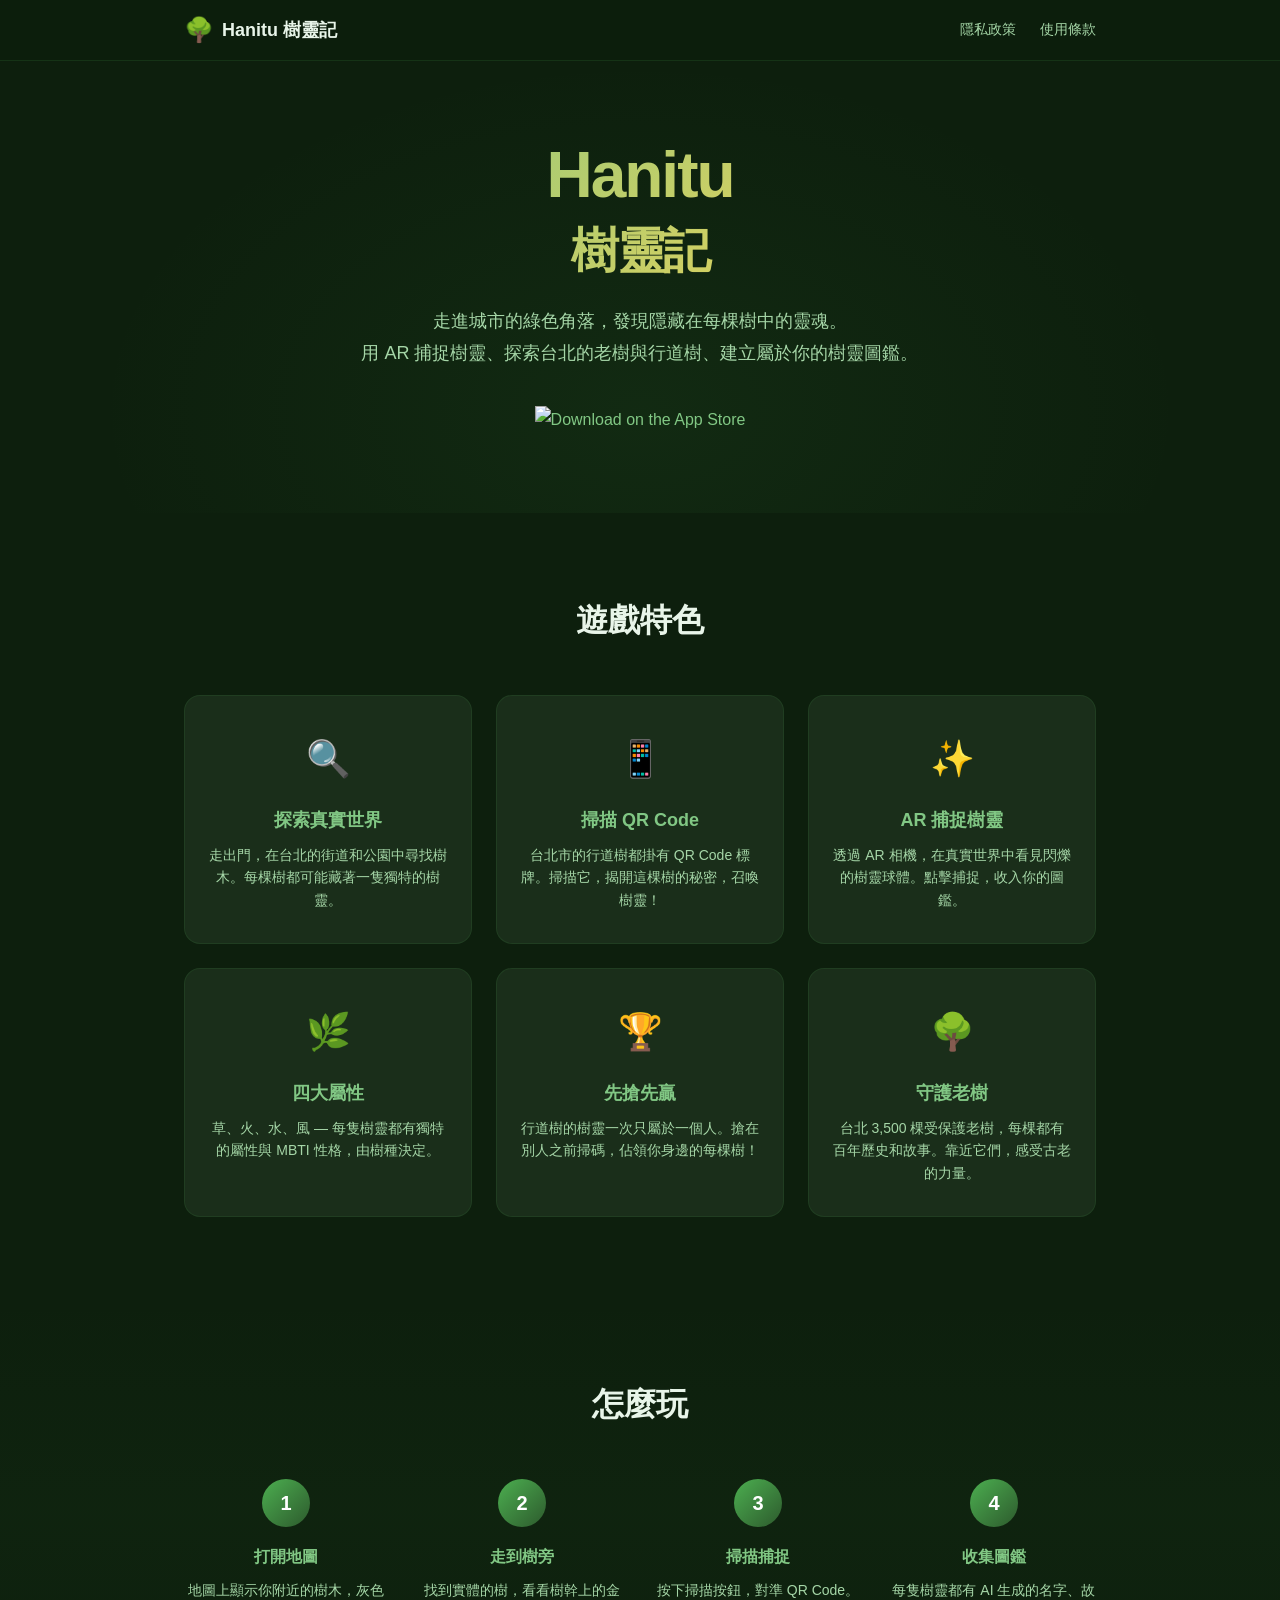
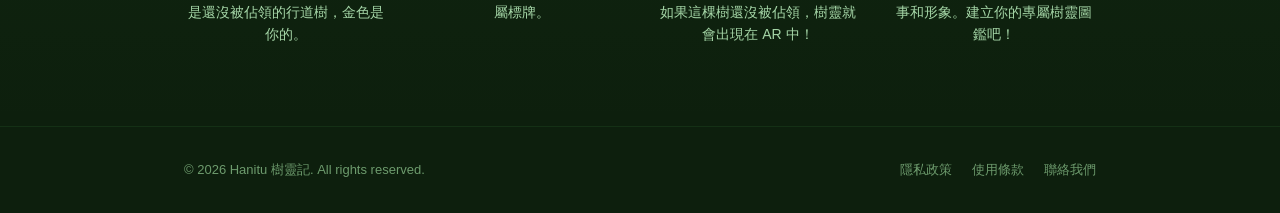
==== index.html @ f65e3772 "feat: initial website — homepage, privacy policy, terms of service Co-Authored-By: Claude Opus 4.6 (" ====
<!DOCTYPE html>
<html lang="zh-Hant">
<head>
    <meta charset="UTF-8">
    <meta name="viewport" content="width=device-width, initial-scale=1.0">
    <title>Hanitu 樹靈記 — 探索城市裡的樹靈</title>
    <meta name="description" content="Hanitu 樹靈記是一款結合 AR 與實地探索的手機遊戲，在台北街頭尋找樹木、捕捉樹靈、建立你的收藏。">
    <link rel="stylesheet" href="style.css">
    <link rel="icon" type="image/png" href="favicon.png">
</head>
<body>
    <nav class="navbar">
        <div class="container nav-content">
            <a href="index.html" class="logo">
                <span class="logo-icon">🌳</span>
                <span class="logo-text">Hanitu 樹靈記</span>
            </a>
            <div class="nav-links">
                <a href="privacy.html">隱私政策</a>
                <a href="terms.html">使用條款</a>
            </div>
        </div>
    </nav>

    <section class="hero">
        <div class="container">
            <div class="hero-content">
                <h1>Hanitu<br><span class="hero-subtitle">樹靈記</span></h1>
                <p class="hero-desc">走進城市的綠色角落，發現隱藏在每棵樹中的靈魂。<br>用 AR 捕捉樹靈、探索台北的老樹與行道樹、建立屬於你的樹靈圖鑑。</p>
                <a href="#" class="btn-download">
                    <img src="appstore-badge.svg" alt="Download on the App Store" class="appstore-badge">
                </a>
            </div>
        </div>
    </section>

    <section class="features">
        <div class="container">
            <h2>遊戲特色</h2>
            <div class="feature-grid">
                <div class="feature-card">
                    <div class="feature-icon">🔍</div>
                    <h3>探索真實世界</h3>
                    <p>走出門，在台北的街道和公園中尋找樹木。每棵樹都可能藏著一隻獨特的樹靈。</p>
                </div>
                <div class="feature-card">
                    <div class="feature-icon">📱</div>
                    <h3>掃描 QR Code</h3>
                    <p>台北市的行道樹都掛有 QR Code 標牌。掃描它，揭開這棵樹的秘密，召喚樹靈！</p>
                </div>
                <div class="feature-card">
                    <div class="feature-icon">✨</div>
                    <h3>AR 捕捉樹靈</h3>
                    <p>透過 AR 相機，在真實世界中看見閃爍的樹靈球體。點擊捕捉，收入你的圖鑑。</p>
                </div>
                <div class="feature-card">
                    <div class="feature-icon">🌿</div>
                    <h3>四大屬性</h3>
                    <p>草、火、水、風 — 每隻樹靈都有獨特的屬性與 MBTI 性格，由樹種決定。</p>
                </div>
                <div class="feature-card">
                    <div class="feature-icon">🏆</div>
                    <h3>先搶先贏</h3>
                    <p>行道樹的樹靈一次只屬於一個人。搶在別人之前掃碼，佔領你身邊的每棵樹！</p>
                </div>
                <div class="feature-card">
                    <div class="feature-icon">🌳</div>
                    <h3>守護老樹</h3>
                    <p>台北 3,500 棵受保護老樹，每棵都有百年歷史和故事。靠近它們，感受古老的力量。</p>
                </div>
            </div>
        </div>
    </section>

    <section class="how-it-works">
        <div class="container">
            <h2>怎麼玩</h2>
            <div class="steps">
                <div class="step">
                    <div class="step-number">1</div>
                    <h3>打開地圖</h3>
                    <p>地圖上顯示你附近的樹木，灰色是還沒被佔領的行道樹，金色是你的。</p>
                </div>
                <div class="step">
                    <div class="step-number">2</div>
                    <h3>走到樹旁</h3>
                    <p>找到實體的樹，看看樹幹上的金屬標牌。</p>
                </div>
                <div class="step">
                    <div class="step-number">3</div>
                    <h3>掃描捕捉</h3>
                    <p>按下掃描按鈕，對準 QR Code。如果這棵樹還沒被佔領，樹靈就會出現在 AR 中！</p>
                </div>
                <div class="step">
                    <div class="step-number">4</div>
                    <h3>收集圖鑑</h3>
                    <p>每隻樹靈都有 AI 生成的名字、故事和形象。建立你的專屬樹靈圖鑑吧！</p>
                </div>
            </div>
        </div>
    </section>

    <footer>
        <div class="container footer-content">
            <p>&copy; 2026 Hanitu 樹靈記. All rights reserved.</p>
            <div class="footer-links">
                <a href="privacy.html">隱私政策</a>
                <a href="terms.html">使用條款</a>
                <a href="mailto:danny80916kimo@gmail.com">聯絡我們</a>
            </div>
        </div>
    </footer>
</body>
</html>
---- style.css ----
/* === Reset & Base === */
*, *::before, *::after {
    margin: 0;
    padding: 0;
    box-sizing: border-box;
}

:root {
    --green-dark: #1a3a1a;
    --green-mid: #2d5a2d;
    --green-light: #4caf50;
    --green-glow: #81c784;
    --gold: #ffd54f;
    --gold-dark: #f9a825;
    --bg-dark: #0d1f0d;
    --bg-card: #1a2e1a;
    --text-primary: #e8f5e9;
    --text-secondary: #a5d6a7;
    --text-muted: #6d9b6d;
}

html {
    scroll-behavior: smooth;
}

body {
    font-family: -apple-system, BlinkMacSystemFont, "Segoe UI", Roboto, "Noto Sans TC", sans-serif;
    background-color: var(--bg-dark);
    color: var(--text-primary);
    line-height: 1.7;
}

.container {
    max-width: 960px;
    margin: 0 auto;
    padding: 0 24px;
}

a {
    color: var(--green-glow);
    text-decoration: none;
    transition: color 0.2s;
}

a:hover {
    color: var(--gold);
}

/* === Navbar === */
.navbar {
    position: fixed;
    top: 0;
    left: 0;
    right: 0;
    z-index: 100;
    background: rgba(13, 31, 13, 0.9);
    backdrop-filter: blur(12px);
    border-bottom: 1px solid rgba(76, 175, 80, 0.15);
}

.nav-content {
    display: flex;
    align-items: center;
    justify-content: space-between;
    height: 60px;
}

.logo {
    display: flex;
    align-items: center;
    gap: 8px;
    font-weight: 700;
    font-size: 18px;
    color: var(--text-primary);
}

.logo:hover {
    color: var(--green-glow);
}

.logo-icon {
    font-size: 24px;
}

.nav-links {
    display: flex;
    gap: 24px;
}

.nav-links a {
    color: var(--text-secondary);
    font-size: 14px;
}

/* === Hero === */
.hero {
    padding: 140px 0 80px;
    text-align: center;
    background: radial-gradient(ellipse at 50% 80%, rgba(76, 175, 80, 0.08) 0%, transparent 60%);
}

.hero h1 {
    font-size: 64px;
    font-weight: 800;
    letter-spacing: -2px;
    line-height: 1.1;
    background: linear-gradient(135deg, var(--green-glow), var(--gold));
    -webkit-background-clip: text;
    -webkit-text-fill-color: transparent;
    background-clip: text;
}

.hero-subtitle {
    font-size: 48px;
    font-weight: 600;
}

.hero-desc {
    margin-top: 24px;
    font-size: 18px;
    color: var(--text-secondary);
    max-width: 560px;
    margin-left: auto;
    margin-right: auto;
    line-height: 1.8;
}

.btn-download {
    display: inline-block;
    margin-top: 36px;
}

.appstore-badge {
    height: 48px;
    transition: transform 0.2s;
}

.appstore-badge:hover {
    transform: scale(1.05);
}

/* === Features === */
.features {
    padding: 80px 0;
}

.features h2,
.how-it-works h2 {
    text-align: center;
    font-size: 32px;
    font-weight: 700;
    margin-bottom: 48px;
    color: var(--text-primary);
}

.feature-grid {
    display: grid;
    grid-template-columns: repeat(3, 1fr);
    gap: 24px;
}

.feature-card {
    background: var(--bg-card);
    border: 1px solid rgba(76, 175, 80, 0.12);
    border-radius: 16px;
    padding: 32px 24px;
    text-align: center;
    transition: transform 0.2s, border-color 0.2s;
}

.feature-card:hover {
    transform: translateY(-4px);
    border-color: rgba(76, 175, 80, 0.3);
}

.feature-icon {
    font-size: 36px;
    margin-bottom: 16px;
}

.feature-card h3 {
    font-size: 18px;
    font-weight: 600;
    margin-bottom: 8px;
    color: var(--green-glow);
}

.feature-card p {
    font-size: 14px;
    color: var(--text-secondary);
    line-height: 1.6;
}

/* === How It Works === */
.how-it-works {
    padding: 80px 0;
    background: linear-gradient(180deg, transparent, rgba(76, 175, 80, 0.03), transparent);
}

.steps {
    display: grid;
    grid-template-columns: repeat(4, 1fr);
    gap: 32px;
}

.step {
    text-align: center;
}

.step-number {
    width: 48px;
    height: 48px;
    border-radius: 50%;
    background: linear-gradient(135deg, var(--green-light), var(--green-mid));
    color: white;
    font-size: 20px;
    font-weight: 700;
    display: flex;
    align-items: center;
    justify-content: center;
    margin: 0 auto 16px;
}

.step h3 {
    font-size: 16px;
    font-weight: 600;
    margin-bottom: 8px;
    color: var(--green-glow);
}

.step p {
    font-size: 14px;
    color: var(--text-secondary);
    line-height: 1.6;
}

/* === Footer === */
footer {
    padding: 32px 0;
    border-top: 1px solid rgba(76, 175, 80, 0.12);
}

.footer-content {
    display: flex;
    align-items: center;
    justify-content: space-between;
}

.footer-content p {
    font-size: 13px;
    color: var(--text-muted);
}

.footer-links {
    display: flex;
    gap: 20px;
}

.footer-links a {
    font-size: 13px;
    color: var(--text-muted);
}

/* === Page Layout (for privacy/terms) === */
.page-content {
    padding: 100px 0 60px;
    min-height: calc(100vh - 92px);
}

.page-content h1 {
    font-size: 36px;
    font-weight: 700;
    margin-bottom: 8px;
    color: var(--green-glow);
}

.page-content .last-updated {
    font-size: 14px;
    color: var(--text-muted);
    margin-bottom: 40px;
}

.page-content h2 {
    font-size: 22px;
    font-weight: 600;
    margin-top: 40px;
    margin-bottom: 12px;
    color: var(--text-primary);
}

.page-content p,
.page-content ul {
    font-size: 15px;
    color: var(--text-secondary);
    margin-bottom: 16px;
}

.page-content ul {
    padding-left: 24px;
}

.page-content li {
    margin-bottom: 8px;
}

/* === Responsive === */
@media (max-width: 768px) {
    .hero h1 {
        font-size: 40px;
    }

    .hero-subtitle {
        font-size: 32px;
    }

    .hero-desc {
        font-size: 16px;
    }

    .feature-grid {
        grid-template-columns: 1fr;
        gap: 16px;
    }

    .steps {
        grid-template-columns: repeat(2, 1fr);
        gap: 24px;
    }

    .footer-content {
        flex-direction: column;
        gap: 12px;
        text-align: center;
    }

    .nav-links {
        gap: 16px;
    }
}
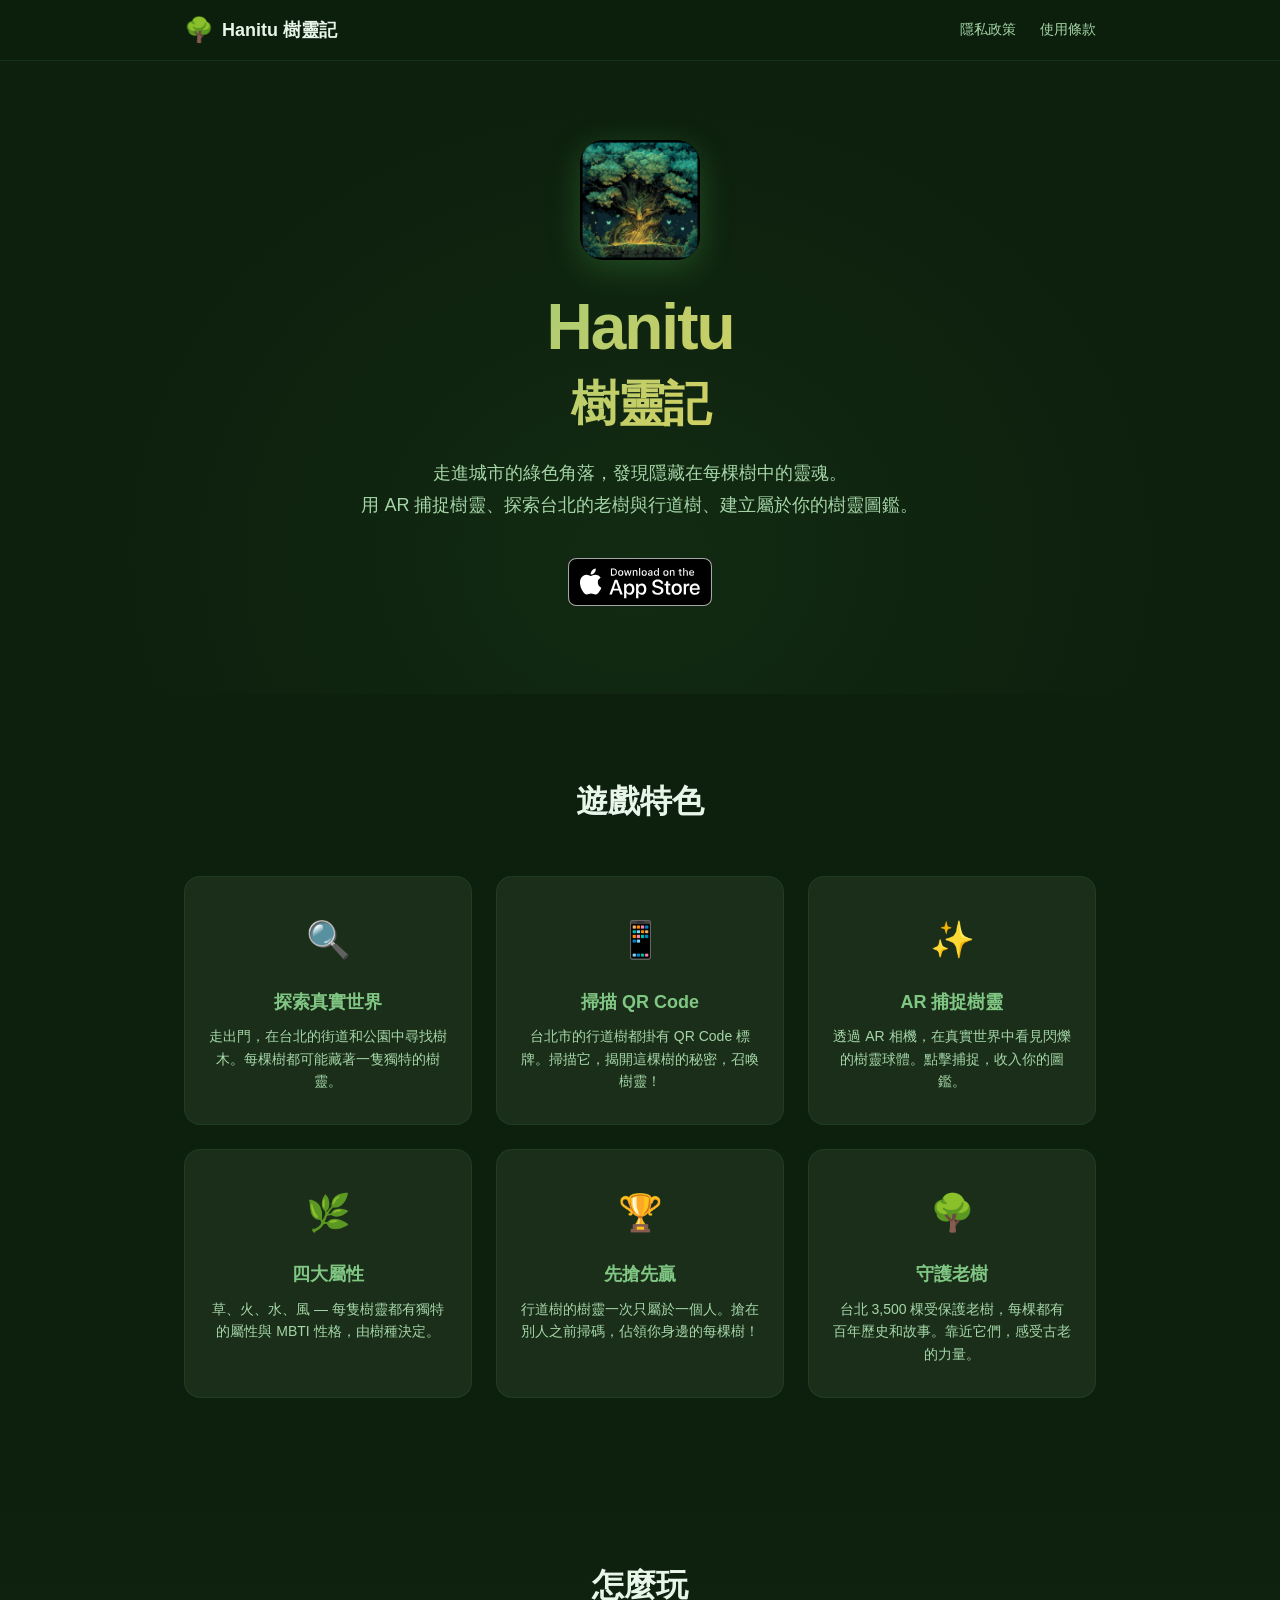
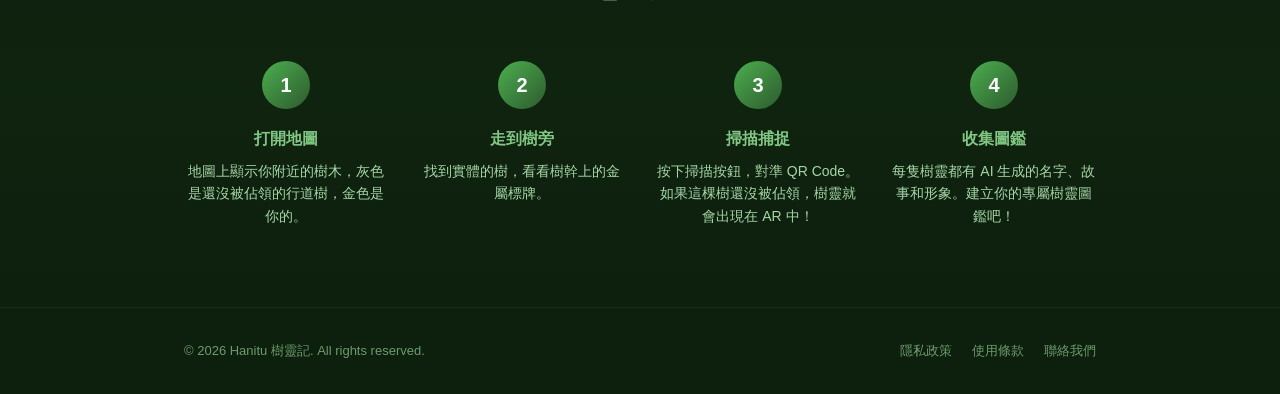
==== commit 5f5811f1: "add app icon to hero section" ====
--- a/index.html
+++ b/index.html
@@ -25,6 +25,7 @@
     <section class="hero">
         <div class="container">
             <div class="hero-content">
+                <img src="favicon.png" alt="Hanitu App Icon" class="hero-icon">
                 <h1>Hanitu<br><span class="hero-subtitle">樹靈記</span></h1>
                 <p class="hero-desc">走進城市的綠色角落，發現隱藏在每棵樹中的靈魂。<br>用 AR 捕捉樹靈、探索台北的老樹與行道樹、建立屬於你的樹靈圖鑑。</p>
                 <a href="#" class="btn-download">
--- a/style.css
+++ b/style.css
@@ -99,6 +99,14 @@
     background: radial-gradient(ellipse at 50% 80%, rgba(76, 175, 80, 0.08) 0%, transparent 60%);
 }
 
+.hero-icon {
+    width: 120px;
+    height: 120px;
+    border-radius: 24px;
+    box-shadow: 0 8px 32px rgba(76, 175, 80, 0.3);
+    margin-bottom: 24px;
+}
+
 .hero h1 {
     font-size: 64px;
     font-weight: 800;
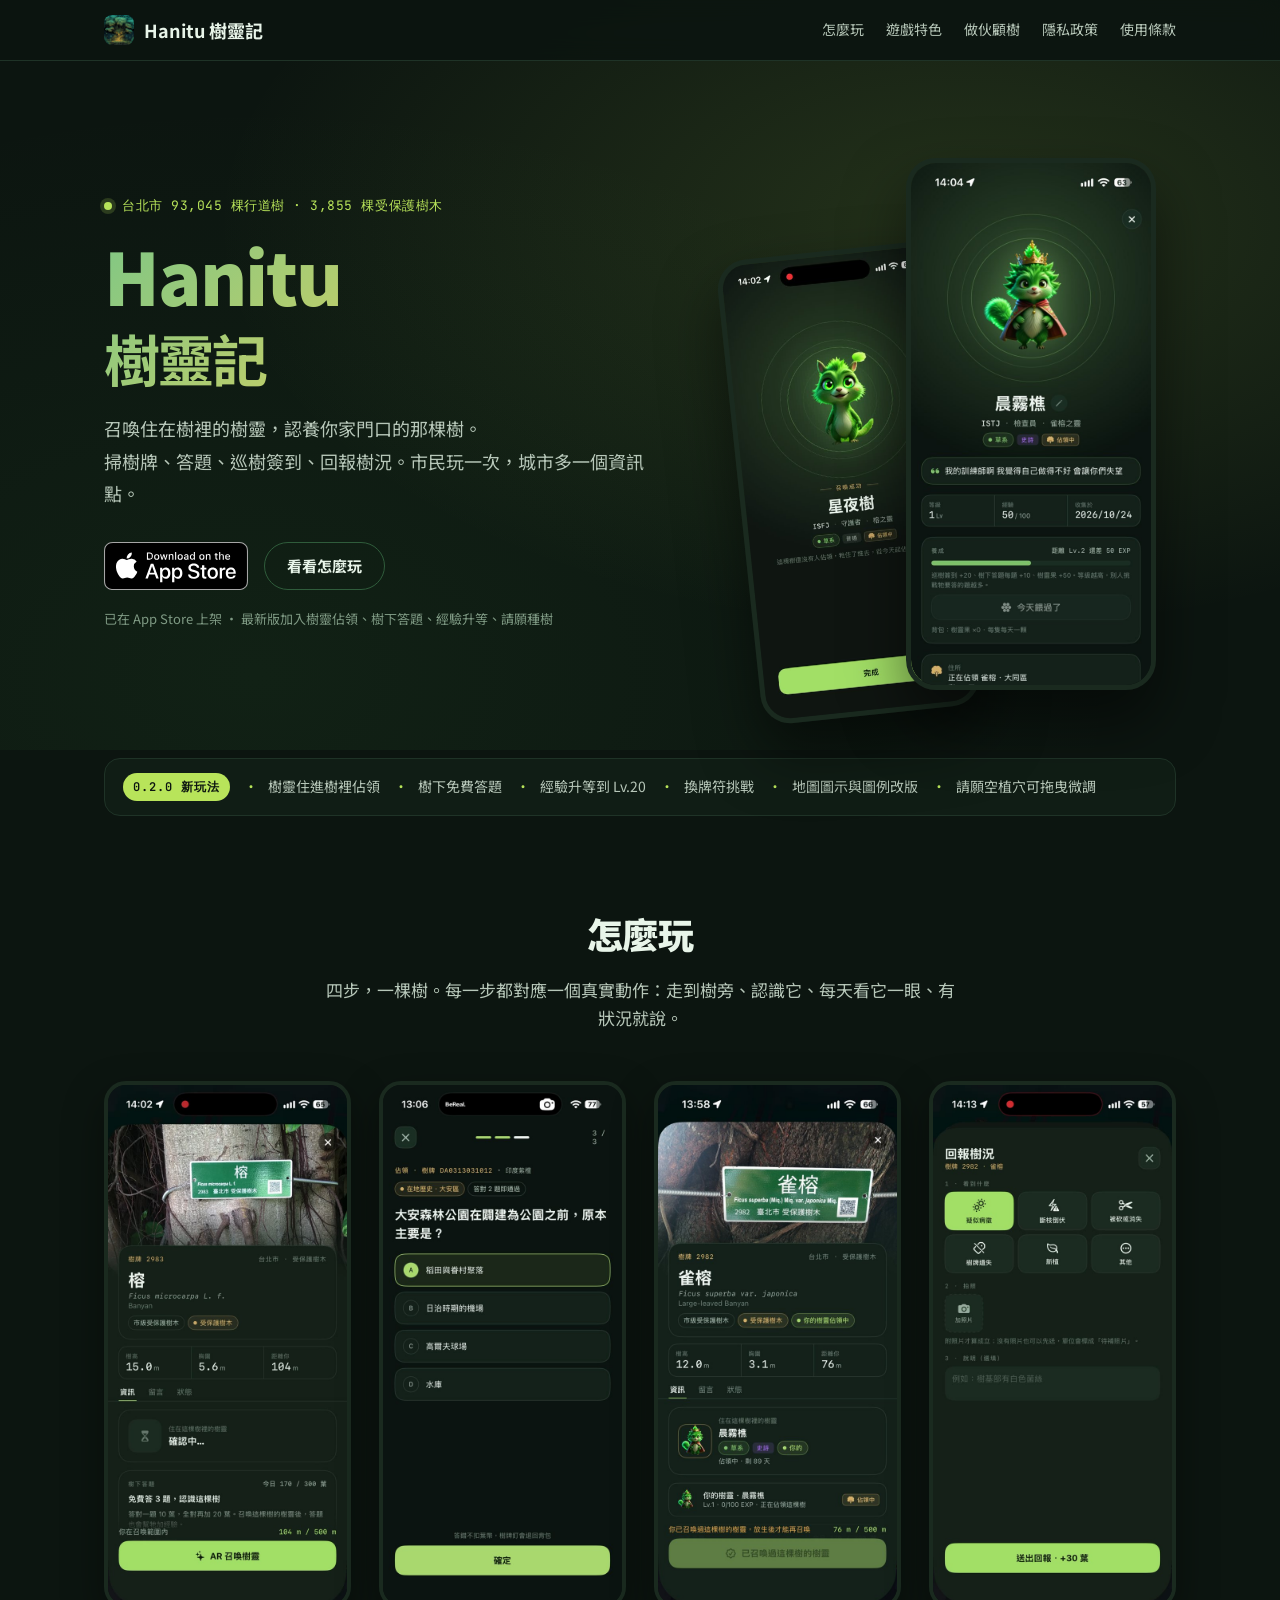
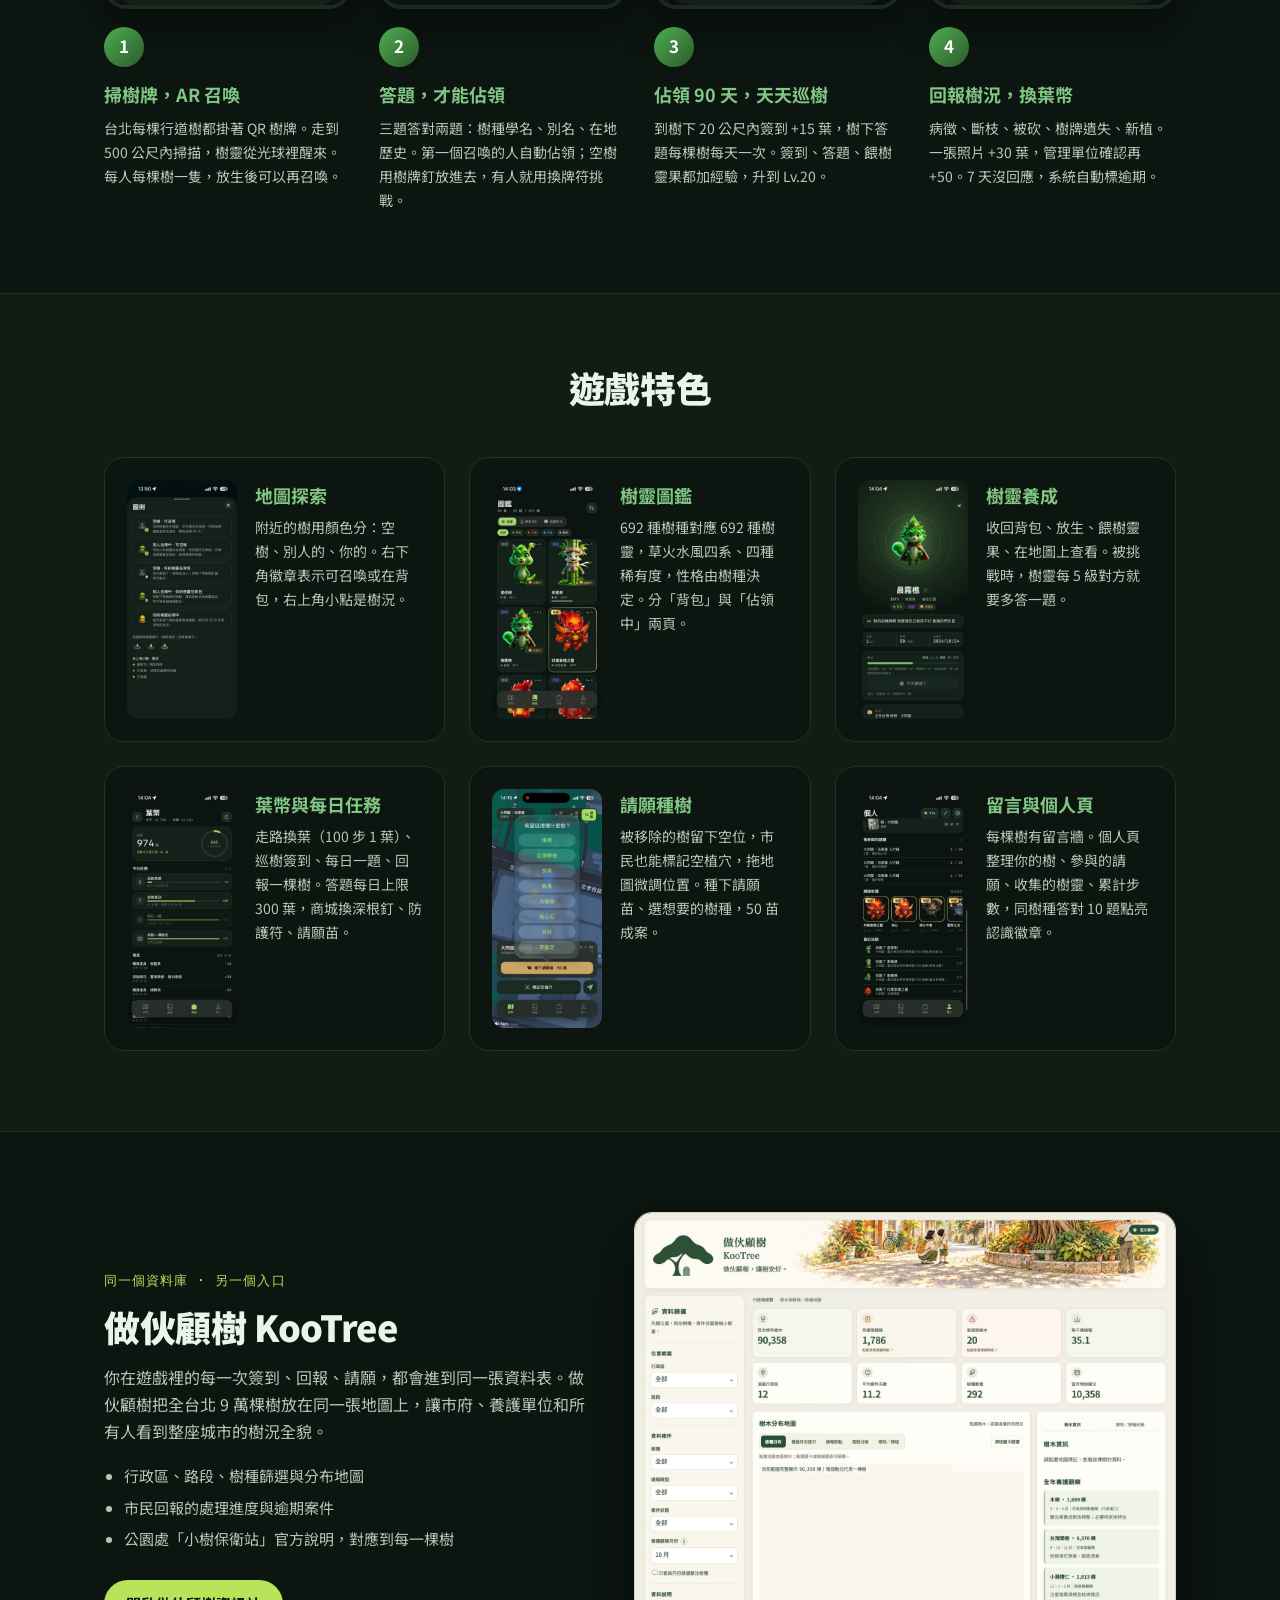
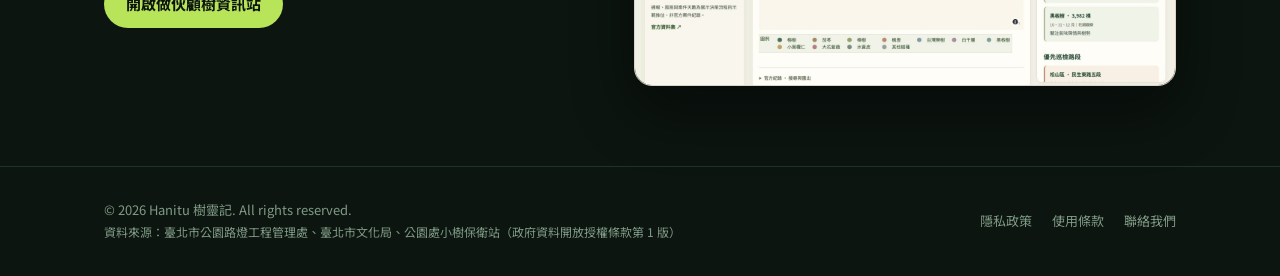
==== commit c15d34be: "feat: 0.2.0 官網改版，新增玩法截圖、做伙顧樹區段與分享圖 - 首頁重寫：Hero 加手機截圖、0.2.0 新玩法一覽、怎麼玩四步改用截圖 - 遊戲特色六張卡改為截圖 + 說明，內容對齊 0" ====
--- a/index.html
+++ b/index.html
@@ -3,107 +3,185 @@
 <head>
     <meta charset="UTF-8">
     <meta name="viewport" content="width=device-width, initial-scale=1.0">
-    <title>Hanitu 樹靈記 — 探索城市裡的樹靈</title>
-    <meta name="description" content="Hanitu 樹靈記是一款結合 AR 與實地探索的手機遊戲，在台北街頭尋找樹木、捕捉樹靈、建立你的收藏。">
+    <title>Hanitu 樹靈記 — 召喚樹靈，認養你家門口的那棵樹</title>
+    <meta name="description" content="Hanitu 樹靈記是一款走在台北街頭的收集遊戲：掃樹牌召喚樹靈、答題佔領 90 天、每天巡樹簽到、回報樹況、為被移除的樹種下請願苗。市民玩一次，城市多一個資訊點。">
+    <meta property="og:title" content="Hanitu 樹靈記 — 召喚樹靈，認養你家門口的那棵樹">
+    <meta property="og:description" content="掃樹牌召喚樹靈、答題佔領 90 天、巡樹簽到、回報樹況、請願種樹。市民玩一次，城市多一個資訊點。">
+    <meta property="og:image" content="https://hanitu.app/assets/og.jpg">
+    <meta property="og:image:width" content="1200">
+    <meta property="og:image:height" content="630">
+    <meta property="og:type" content="website">
+    <meta property="og:url" content="https://hanitu.app/">
+    <meta name="twitter:card" content="summary_large_image">
+    <link rel="preconnect" href="https://fonts.googleapis.com">
+    <link rel="preconnect" href="https://fonts.gstatic.com" crossorigin>
+    <link href="https://fonts.googleapis.com/css2?family=Noto+Sans+TC:wght@400;500;700;900&family=JetBrains+Mono:wght@400;600&display=swap" rel="stylesheet">
     <link rel="stylesheet" href="style.css">
-    <link rel="icon" type="image/png" href="favicon.png">
+    <link rel="icon" type="image/png" href="assets/favicon-64.png">
+    <link rel="apple-touch-icon" href="assets/icon.png">
 </head>
 <body>
     <nav class="navbar">
         <div class="container nav-content">
             <a href="index.html" class="logo">
-                <span class="logo-icon">🌳</span>
+                <img src="assets/icon.png" alt="" class="logo-icon">
                 <span class="logo-text">Hanitu 樹靈記</span>
             </a>
             <div class="nav-links">
+                <a href="#how">怎麼玩</a>
+                <a href="#features">遊戲特色</a>
+                <a href="#kootree">做伙顧樹</a>
                 <a href="privacy.html">隱私政策</a>
                 <a href="terms.html">使用條款</a>
             </div>
         </div>
     </nav>
 
+    <!-- ===== Hero ===== -->
     <section class="hero">
-        <div class="container">
+        <div class="container hero-grid">
             <div class="hero-content">
-                <img src="favicon.png" alt="Hanitu App Icon" class="hero-icon">
+                <span class="hero-tag">台北市 93,045 棵行道樹 · 3,855 棵受保護樹木</span>
                 <h1>Hanitu<br><span class="hero-subtitle">樹靈記</span></h1>
-                <p class="hero-desc">走進城市的綠色角落，發現隱藏在每棵樹中的靈魂。<br>用 AR 捕捉樹靈、探索台北的老樹與行道樹、建立屬於你的樹靈圖鑑。</p>
-                <a href="#" class="btn-download">
-                    <img src="appstore-badge.svg" alt="Download on the App Store" class="appstore-badge">
-                </a>
+                <p class="hero-desc">召喚住在樹裡的樹靈，認養你家門口的那棵樹。<br>掃樹牌、答題、巡樹簽到、回報樹況。市民玩一次，城市多一個資訊點。</p>
+                <div class="hero-actions">
+                    <a href="https://apps.apple.com/tw/app/hanitu/id6761250492" class="btn-download" aria-label="Download on the App Store" target="_blank" rel="noopener">
+                        <img src="appstore-badge.svg" alt="Download on the App Store" class="appstore-badge">
+                    </a>
+                    <a href="#how" class="btn-ghost">看看怎麼玩</a>
+                </div>
+                <p class="hero-note">已在 App Store 上架 · 最新版加入樹靈佔領、樹下答題、經驗升等、請願種樹</p>
+            </div>
+            <div class="hero-art" aria-hidden="true">
+                <img class="phone phone-a" src="assets/map.jpg" alt="">
+                <img class="phone phone-b" src="assets/spirit.jpg" alt="">
             </div>
         </div>
     </section>
 
-    <section class="features">
+    <!-- ===== 新功能 ===== -->
+    <section class="whatsnew">
         <div class="container">
-            <h2>遊戲特色</h2>
-            <div class="feature-grid">
-                <div class="feature-card">
-                    <div class="feature-icon">🔍</div>
-                    <h3>探索真實世界</h3>
-                    <p>走出門，在台北的街道和公園中尋找樹木。每棵樹都可能藏著一隻獨特的樹靈。</p>
+            <div class="new-strip">
+                <span class="new-label">0.2.0 新玩法</span>
+                <span>樹靈住進樹裡佔領</span>
+                <span>樹下免費答題</span>
+                <span>經驗升等到 Lv.20</span>
+                <span>換牌符挑戰</span>
+                <span>地圖圖示與圖例改版</span>
+                <span>請願空植穴可拖曳微調</span>
+            </div>
+        </div>
+    </section>
+
+    <!-- ===== 怎麼玩 ===== -->
+    <section class="how-it-works" id="how">
+        <div class="container">
+            <h2>怎麼玩</h2>
+            <p class="section-lede">四步，一棵樹。每一步都對應一個真實動作：走到樹旁、認識它、每天看它一眼、有狀況就說。</p>
+            <div class="steps">
+                <div class="step">
+                    <img src="assets/ar.jpg" alt="用 AR 相機掃描樹牌召喚樹靈" loading="lazy">
+                    <div class="step-number">1</div>
+                    <h3>掃樹牌，AR 召喚</h3>
+                    <p>台北每棵行道樹都掛著 QR 樹牌。走到 500 公尺內掃描，樹靈從光球裡醒來。每人每棵樹一隻，放生後可以再召喚。</p>
                 </div>
-                <div class="feature-card">
-                    <div class="feature-icon">📱</div>
-                    <h3>掃描 QR Code</h3>
-                    <p>台北市的行道樹都掛有 QR Code 標牌。掃描它，揭開這棵樹的秘密，召喚樹靈！</p>
+                <div class="step">
+                    <img src="assets/quiz.jpg" alt="佔領前的答題畫面" loading="lazy">
+                    <div class="step-number">2</div>
+                    <h3>答題，才能佔領</h3>
+                    <p>三題答對兩題：樹種學名、別名、在地歷史。第一個召喚的人自動佔領；空樹用樹牌釘放進去，有人就用換牌符挑戰。</p>
                 </div>
-                <div class="feature-card">
-                    <div class="feature-icon">✨</div>
-                    <h3>AR 捕捉樹靈</h3>
-                    <p>透過 AR 相機，在真實世界中看見閃爍的樹靈球體。點擊捕捉，收入你的圖鑑。</p>
+                <div class="step">
+                    <img src="assets/tree.jpg" alt="樹木頁面，顯示住在樹裡的樹靈與佔領卡" loading="lazy">
+                    <div class="step-number">3</div>
+                    <h3>佔領 90 天，天天巡樹</h3>
+                    <p>到樹下 20 公尺內簽到 +15 葉，樹下答題每棵樹每天一次。簽到、答題、餵樹靈果都加經驗，升到 Lv.20。</p>
                 </div>
-                <div class="feature-card">
-                    <div class="feature-icon">🌿</div>
-                    <h3>四大屬性</h3>
-                    <p>草、火、水、風 — 每隻樹靈都有獨特的屬性與 MBTI 性格，由樹種決定。</p>
-                </div>
-                <div class="feature-card">
-                    <div class="feature-icon">🏆</div>
-                    <h3>先搶先贏</h3>
-                    <p>行道樹的樹靈一次只屬於一個人。搶在別人之前掃碼，佔領你身邊的每棵樹！</p>
-                </div>
-                <div class="feature-card">
-                    <div class="feature-icon">🌳</div>
-                    <h3>守護老樹</h3>
-                    <p>台北 3,500 棵受保護老樹，每棵都有百年歷史和故事。靠近它們，感受古老的力量。</p>
+                <div class="step">
+                    <img src="assets/report.jpg" alt="回報樹況表單" loading="lazy">
+                    <div class="step-number">4</div>
+                    <h3>回報樹況，換葉幣</h3>
+                    <p>病徵、斷枝、被砍、樹牌遺失、新植。一張照片 +30 葉，管理單位確認再 +50。7 天沒回應，系統自動標逾期。</p>
                 </div>
             </div>
         </div>
     </section>
 
-    <section class="how-it-works">
+    <!-- ===== 遊戲特色 ===== -->
+    <section class="features" id="features">
         <div class="container">
-            <h2>怎麼玩</h2>
-            <div class="steps">
-                <div class="step">
-                    <div class="step-number">1</div>
-                    <h3>打開地圖</h3>
-                    <p>地圖上顯示你附近的樹木，灰色是還沒被佔領的行道樹，金色是你的。</p>
+            <h2>遊戲特色</h2>
+            <div class="feature-grid">
+                <div class="feature-card">
+                    <img src="assets/legend.jpg" alt="地圖圖例" loading="lazy">
+                    <div>
+                        <h3>地圖探索</h3>
+                        <p>附近的樹用顏色分：空樹、別人的、你的。右下角徽章表示可召喚或在背包，右上角小點是樹況。</p>
+                    </div>
                 </div>
-                <div class="step">
-                    <div class="step-number">2</div>
-                    <h3>走到樹旁</h3>
-                    <p>找到實體的樹，看看樹幹上的金屬標牌。</p>
+                <div class="feature-card">
+                    <img src="assets/dex.jpg" alt="樹靈圖鑑" loading="lazy">
+                    <div>
+                        <h3>樹靈圖鑑</h3>
+                        <p>692 種樹種對應 692 種樹靈，草火水風四系、四種稀有度，性格由樹種決定。分「背包」與「佔領中」兩頁。</p>
+                    </div>
                 </div>
-                <div class="step">
-                    <div class="step-number">3</div>
-                    <h3>掃描捕捉</h3>
-                    <p>按下掃描按鈕，對準 QR Code。如果這棵樹還沒被佔領，樹靈就會出現在 AR 中！</p>
+                <div class="feature-card">
+                    <img src="assets/spirit.jpg" alt="樹靈養成畫面" loading="lazy">
+                    <div>
+                        <h3>樹靈養成</h3>
+                        <p>收回背包、放生、餵樹靈果、在地圖上查看。被挑戰時，樹靈每 5 級對方就要多答一題。</p>
+                    </div>
                 </div>
-                <div class="step">
-                    <div class="step-number">4</div>
-                    <h3>收集圖鑑</h3>
-                    <p>每隻樹靈都有 AI 生成的名字、故事和形象。建立你的專屬樹靈圖鑑吧！</p>
+                <div class="feature-card">
+                    <img src="assets/leaf.jpg" alt="葉幣與每日任務" loading="lazy">
+                    <div>
+                        <h3>葉幣與每日任務</h3>
+                        <p>走路換葉（100 步 1 葉）、巡樹簽到、每日一題、回報一棵樹。答題每日上限 300 葉，商城換深根釘、防護符、請願苗。</p>
+                    </div>
+                </div>
+                <div class="feature-card">
+                    <img src="assets/petition.jpg" alt="請願模式地圖" loading="lazy">
+                    <div>
+                        <h3>請願種樹</h3>
+                        <p>被移除的樹留下空位，市民也能標記空植穴，拖地圖微調位置。種下請願苗、選想要的樹種，50 苗成案。</p>
+                    </div>
+                </div>
+                <div class="feature-card">
+                    <img src="assets/profile.jpg" alt="個人頁" loading="lazy">
+                    <div>
+                        <h3>留言與個人頁</h3>
+                        <p>每棵樹有留言牆。個人頁整理你的樹、參與的請願、收集的樹靈、累計步數，同樹種答對 10 題點亮認識徽章。</p>
+                    </div>
                 </div>
             </div>
         </div>
     </section>
 
+    <!-- ===== 做伙顧樹 ===== -->
+    <section class="kootree" id="kootree">
+        <div class="container kootree-grid">
+            <div class="kootree-copy">
+                <span class="kicker">同一個資料庫 · 另一個入口</span>
+                <h2>做伙顧樹 KooTree</h2>
+                <p>你在遊戲裡的每一次簽到、回報、請願，都會進到同一張資料表。做伙顧樹把全台北 9 萬棵樹放在同一張地圖上，讓市府、養護單位和所有人看到整座城市的樹況全貌。</p>
+                <ul>
+                    <li>行政區、路段、樹種篩選與分布地圖</li>
+                    <li>市民回報的處理進度與逾期案件</li>
+                    <li>公園處「小樹保衛站」官方說明，對應到每一棵樹</li>
+                </ul>
+                <a href="https://kootree-hanitu.nelsonliu.run/dashboard/" class="btn-primary" target="_blank" rel="noopener">開啟做伙顧樹資訊站</a>
+            </div>
+            <a href="https://kootree-hanitu.nelsonliu.run/dashboard/" target="_blank" rel="noopener" class="kootree-shot">
+                <img src="assets/dashboard.jpg" alt="做伙顧樹資訊站畫面" loading="lazy">
+            </a>
+        </div>
+    </section>
+
     <footer>
         <div class="container footer-content">
-            <p>&copy; 2026 Hanitu 樹靈記. All rights reserved.</p>
+            <p>&copy; 2026 Hanitu 樹靈記. All rights reserved.<br><span class="footer-src">資料來源：臺北市公園路燈工程管理處、臺北市文化局、公園處小樹保衛站（政府資料開放授權條款第 1 版）</span></p>
             <div class="footer-links">
                 <a href="privacy.html">隱私政策</a>
                 <a href="terms.html">使用條款</a>
--- a/style.css
+++ b/style.css
@@ -10,13 +10,18 @@
     --green-mid: #2d5a2d;
     --green-light: #4caf50;
     --green-glow: #81c784;
+    --lime: #b8e45a;
     --gold: #ffd54f;
     --gold-dark: #f9a825;
-    --bg-dark: #0d1f0d;
-    --bg-card: #1a2e1a;
+    --bg-dark: #0c1510;
+    --bg-panel: #101d15;
+    --bg-card: #142319;
+    --line: #1f3327;
+    --line-strong: #2f5c3b;
     --text-primary: #e8f5e9;
-    --text-secondary: #a5d6a7;
-    --text-muted: #6d9b6d;
+    --text-secondary: #b7c7b9;
+    --text-muted: #7f9a84;
+    --mono: "JetBrains Mono", ui-monospace, Menlo, monospace;
 }
 
 html {
@@ -24,14 +29,17 @@
 }
 
 body {
-    font-family: -apple-system, BlinkMacSystemFont, "Segoe UI", Roboto, "Noto Sans TC", sans-serif;
+    font-family: "Noto Sans TC", -apple-system, BlinkMacSystemFont, "PingFang TC", sans-serif;
     background-color: var(--bg-dark);
     color: var(--text-primary);
     line-height: 1.7;
-}
+    -webkit-font-smoothing: antialiased;
+}
+
+img { max-width: 100%; display: block; }
 
 .container {
-    max-width: 960px;
+    max-width: 1120px;
     margin: 0 auto;
     padding: 0 24px;
 }
@@ -43,7 +51,22 @@
 }
 
 a:hover {
-    color: var(--gold);
+    color: var(--lime);
+}
+
+h2 {
+    font-size: 36px;
+    font-weight: 900;
+    letter-spacing: -0.01em;
+    line-height: 1.2;
+}
+
+.section-lede {
+    text-align: center;
+    max-width: 640px;
+    margin: -28px auto 48px;
+    color: var(--text-secondary);
+    font-size: 17px;
 }
 
 /* === Navbar === */
@@ -53,9 +76,9 @@
     left: 0;
     right: 0;
     z-index: 100;
-    background: rgba(13, 31, 13, 0.9);
+    background: rgba(12, 21, 16, 0.9);
     backdrop-filter: blur(12px);
-    border-bottom: 1px solid rgba(76, 175, 80, 0.15);
+    border-bottom: 1px solid var(--line);
 }
 
 .nav-content {
@@ -68,7 +91,7 @@
 .logo {
     display: flex;
     align-items: center;
-    gap: 8px;
+    gap: 10px;
     font-weight: 700;
     font-size: 18px;
     color: var(--text-primary);
@@ -79,12 +102,15 @@
 }
 
 .logo-icon {
+    width: 30px;
+    height: 30px;
+    border-radius: 8px;
     font-size: 24px;
 }
 
 .nav-links {
     display: flex;
-    gap: 24px;
+    gap: 22px;
 }
 
 .nav-links a {
@@ -94,24 +120,49 @@
 
 /* === Hero === */
 .hero {
-    padding: 140px 0 80px;
-    text-align: center;
-    background: radial-gradient(ellipse at 50% 80%, rgba(76, 175, 80, 0.08) 0%, transparent 60%);
-}
-
-.hero-icon {
-    width: 120px;
-    height: 120px;
-    border-radius: 24px;
-    box-shadow: 0 8px 32px rgba(76, 175, 80, 0.3);
-    margin-bottom: 24px;
+    padding: 130px 0 60px;
+    background:
+        radial-gradient(ellipse at 75% 30%, rgba(184, 228, 90, 0.14) 0%, transparent 55%),
+        radial-gradient(ellipse at 20% 90%, rgba(76, 175, 80, 0.08) 0%, transparent 60%);
+}
+
+.hero-grid {
+    display: flex;
+    align-items: center;
+    gap: 48px;
+    flex-wrap: wrap;
+}
+
+.hero-content {
+    flex: 1 1 460px;
+    min-width: 0;
+}
+
+.hero-tag {
+    display: inline-flex;
+    align-items: center;
+    gap: 10px;
+    font-family: var(--mono);
+    font-size: 13px;
+    color: var(--lime);
+    letter-spacing: 0.04em;
+    margin-bottom: 20px;
+}
+
+.hero-tag::before {
+    content: "";
+    width: 8px;
+    height: 8px;
+    border-radius: 50%;
+    background: var(--lime);
+    box-shadow: 0 0 0 4px rgba(184, 228, 90, 0.18);
 }
 
 .hero h1 {
-    font-size: 64px;
-    font-weight: 800;
+    font-size: 72px;
+    font-weight: 900;
     letter-spacing: -2px;
-    line-height: 1.1;
+    line-height: 1.05;
     background: linear-gradient(135deg, var(--green-glow), var(--gold));
     -webkit-background-clip: text;
     -webkit-text-fill-color: transparent;
@@ -119,8 +170,8 @@
 }
 
 .hero-subtitle {
-    font-size: 48px;
-    font-weight: 600;
+    font-size: 56px;
+    font-weight: 700;
 }
 
 .hero-desc {
@@ -128,14 +179,19 @@
     font-size: 18px;
     color: var(--text-secondary);
     max-width: 560px;
-    margin-left: auto;
-    margin-right: auto;
     line-height: 1.8;
+}
+
+.hero-actions {
+    display: flex;
+    align-items: center;
+    gap: 16px;
+    flex-wrap: wrap;
+    margin-top: 32px;
 }
 
 .btn-download {
     display: inline-block;
-    margin-top: 36px;
 }
 
 .appstore-badge {
@@ -147,18 +203,170 @@
     transform: scale(1.05);
 }
 
-/* === Features === */
-.features {
-    padding: 80px 0;
+.btn-ghost,
+.btn-primary {
+    display: inline-flex;
+    align-items: center;
+    min-height: 48px;
+    padding: 0 22px;
+    border-radius: 999px;
+    font-weight: 700;
+    font-size: 15px;
+    white-space: nowrap;
+}
+
+.btn-ghost {
+    border: 1px solid var(--line-strong);
+    color: var(--text-primary);
+}
+
+.btn-ghost:hover {
+    border-color: var(--lime);
+    color: var(--text-primary);
+}
+
+.btn-primary {
+    background: var(--lime);
+    color: var(--bg-dark);
+}
+
+.btn-primary:hover {
+    background: #d6f58c;
+    color: var(--bg-dark);
+}
+
+.hero-note {
+    margin-top: 18px;
+    font-size: 13px;
+    color: var(--text-muted);
+}
+
+.hero-art {
+    flex: 0 1 460px;
+    min-width: 0;
+    display: flex;
+    justify-content: center;
+    align-items: flex-end;
+    min-height: 560px;
+}
+
+.phone {
+    border-radius: 30px;
+    border: 5px solid #1a2a1f;
+    box-shadow: 0 30px 60px rgba(0, 0, 0, 0.5);
+}
+
+.phone-a {
+    width: 220px;
+    transform: rotate(-6deg) translateY(26px);
+}
+
+.phone-b {
+    width: 250px;
+    margin-left: -50px;
+    position: relative;
+    z-index: 1;
+}
+
+/* === What's new strip === */
+.whatsnew {
+    padding: 8px 0 24px;
+}
+
+.new-strip {
+    display: flex;
+    flex-wrap: wrap;
+    align-items: center;
+    gap: 10px 14px;
+    padding: 14px 18px;
+    border-radius: 16px;
+    background: var(--bg-panel);
+    border: 1px solid var(--line);
+    font-size: 14px;
+    color: var(--text-secondary);
+}
+
+.new-strip span:not(.new-label)::before {
+    content: "·";
+    color: var(--lime);
+    margin-right: 10px;
+}
+
+.new-label {
+    font-family: var(--mono);
+    font-size: 12px;
+    letter-spacing: 0.08em;
+    padding: 4px 10px;
+    border-radius: 999px;
+    background: var(--lime);
+    color: var(--bg-dark);
+    font-weight: 600;
+}
+
+/* === How It Works === */
+.how-it-works {
+    padding: 72px 0 80px;
 }
 
 .features h2,
 .how-it-works h2 {
     text-align: center;
-    font-size: 32px;
-    font-weight: 700;
     margin-bottom: 48px;
     color: var(--text-primary);
+}
+
+.steps {
+    display: grid;
+    grid-template-columns: repeat(4, 1fr);
+    gap: 28px;
+}
+
+.step {
+    text-align: left;
+    position: relative;
+}
+
+.step img {
+    width: 100%;
+    border-radius: 22px;
+    border: 4px solid #1a2a1f;
+    margin-bottom: 18px;
+    box-shadow: 0 16px 40px rgba(0, 0, 0, 0.4);
+}
+
+.step-number {
+    width: 40px;
+    height: 40px;
+    border-radius: 50%;
+    background: linear-gradient(135deg, var(--green-light), var(--green-mid));
+    color: white;
+    font-size: 17px;
+    font-weight: 700;
+    display: flex;
+    align-items: center;
+    justify-content: center;
+    margin: 0 0 12px;
+}
+
+.step h3 {
+    font-size: 18px;
+    font-weight: 700;
+    margin-bottom: 8px;
+    color: var(--green-glow);
+}
+
+.step p {
+    font-size: 14px;
+    color: var(--text-secondary);
+    line-height: 1.7;
+}
+
+/* === Features === */
+.features {
+    padding: 72px 0 80px;
+    background: var(--bg-panel);
+    border-top: 1px solid var(--line);
+    border-bottom: 1px solid var(--line);
 }
 
 .feature-grid {
@@ -168,90 +376,112 @@
 }
 
 .feature-card {
-    background: var(--bg-card);
-    border: 1px solid rgba(76, 175, 80, 0.12);
-    border-radius: 16px;
-    padding: 32px 24px;
-    text-align: center;
+    background: var(--bg-dark);
+    border: 1px solid var(--line);
+    border-radius: 20px;
+    padding: 22px;
+    display: flex;
+    gap: 18px;
+    align-items: flex-start;
+    text-align: left;
     transition: transform 0.2s, border-color 0.2s;
 }
 
 .feature-card:hover {
     transform: translateY(-4px);
-    border-color: rgba(76, 175, 80, 0.3);
-}
-
-.feature-icon {
-    font-size: 36px;
-    margin-bottom: 16px;
+    border-color: var(--line-strong);
+}
+
+.feature-card img {
+    width: 110px;
+    border-radius: 12px;
+    flex: 0 0 auto;
 }
 
 .feature-card h3 {
     font-size: 18px;
-    font-weight: 600;
-    margin-bottom: 8px;
+    font-weight: 700;
+    margin-bottom: 6px;
     color: var(--green-glow);
 }
 
 .feature-card p {
     font-size: 14px;
     color: var(--text-secondary);
-    line-height: 1.6;
-}
-
-/* === How It Works === */
-.how-it-works {
+    line-height: 1.7;
+}
+
+/* === KooTree === */
+.kootree {
     padding: 80px 0;
-    background: linear-gradient(180deg, transparent, rgba(76, 175, 80, 0.03), transparent);
-}
-
-.steps {
-    display: grid;
-    grid-template-columns: repeat(4, 1fr);
-    gap: 32px;
-}
-
-.step {
-    text-align: center;
-}
-
-.step-number {
-    width: 48px;
-    height: 48px;
-    border-radius: 50%;
-    background: linear-gradient(135deg, var(--green-light), var(--green-mid));
-    color: white;
-    font-size: 20px;
-    font-weight: 700;
-    display: flex;
-    align-items: center;
-    justify-content: center;
-    margin: 0 auto 16px;
-}
-
-.step h3 {
+}
+
+.kootree-grid {
+    display: flex;
+    align-items: center;
+    gap: 48px;
+    flex-wrap: wrap;
+}
+
+.kootree-copy {
+    flex: 1 1 400px;
+    min-width: 0;
+}
+
+.kicker {
+    display: block;
+    font-family: var(--mono);
+    font-size: 13px;
+    letter-spacing: 0.08em;
+    color: var(--lime);
+    margin-bottom: 12px;
+}
+
+.kootree-copy h2 {
+    margin-bottom: 16px;
+}
+
+.kootree-copy p {
+    color: var(--text-secondary);
     font-size: 16px;
-    font-weight: 600;
-    margin-bottom: 8px;
-    color: var(--green-glow);
-}
-
-.step p {
-    font-size: 14px;
-    color: var(--text-secondary);
-    line-height: 1.6;
+    margin-bottom: 18px;
+}
+
+.kootree-copy ul {
+    padding-left: 20px;
+    color: var(--text-secondary);
+    font-size: 15px;
+    margin-bottom: 28px;
+}
+
+.kootree-copy li {
+    margin-bottom: 6px;
+}
+
+.kootree-shot {
+    flex: 1 1 460px;
+    min-width: 0;
+    border-radius: 18px;
+    overflow: hidden;
+    border: 1px solid #d9d4c4;
+    box-shadow: 0 24px 60px rgba(0, 0, 0, 0.45);
+}
+
+.kootree-shot img {
+    width: 100%;
 }
 
 /* === Footer === */
 footer {
     padding: 32px 0;
-    border-top: 1px solid rgba(76, 175, 80, 0.12);
+    border-top: 1px solid var(--line);
 }
 
 .footer-content {
     display: flex;
     align-items: center;
     justify-content: space-between;
+    gap: 16px;
 }
 
 .footer-content p {
@@ -259,9 +489,14 @@
     color: var(--text-muted);
 }
 
+.footer-src {
+    font-size: 12px;
+}
+
 .footer-links {
     display: flex;
     gap: 20px;
+    flex-shrink: 0;
 }
 
 .footer-links a {
@@ -273,6 +508,10 @@
 .page-content {
     padding: 100px 0 60px;
     min-height: calc(100vh - 92px);
+}
+
+.page-content .container {
+    max-width: 960px;
 }
 
 .page-content h1 {
@@ -312,36 +551,64 @@
 }
 
 /* === Responsive === */
+@media (max-width: 900px) {
+    .steps {
+        grid-template-columns: repeat(2, 1fr);
+    }
+
+    .feature-grid {
+        grid-template-columns: repeat(2, 1fr);
+    }
+}
+
 @media (max-width: 768px) {
+    .container { padding: 0 16px; }
+
+    .nav-links { gap: 14px; }
+    .nav-links a:nth-child(-n+3) { display: none; }
+
+    .hero { padding: 100px 0 40px; }
+
     .hero h1 {
-        font-size: 40px;
+        font-size: 48px;
     }
 
     .hero-subtitle {
-        font-size: 32px;
+        font-size: 38px;
     }
 
     .hero-desc {
         font-size: 16px;
     }
+
+    .hero-art {
+        min-height: 0;
+        flex-basis: 100%;
+    }
+
+    .phone-a { width: 42%; }
+    .phone-b { width: 48%; margin-left: -8%; }
+
+    h2 { font-size: 28px; }
+
+    .steps {
+        grid-template-columns: repeat(2, 1fr);
+        gap: 18px;
+    }
+
+    .step h3 { font-size: 16px; }
+    .step p { font-size: 13px; }
 
     .feature-grid {
         grid-template-columns: 1fr;
         gap: 16px;
     }
 
-    .steps {
-        grid-template-columns: repeat(2, 1fr);
-        gap: 24px;
-    }
+    .feature-card img { width: 96px; }
 
     .footer-content {
         flex-direction: column;
         gap: 12px;
         text-align: center;
     }
-
-    .nav-links {
-        gap: 16px;
-    }
-}
+}
